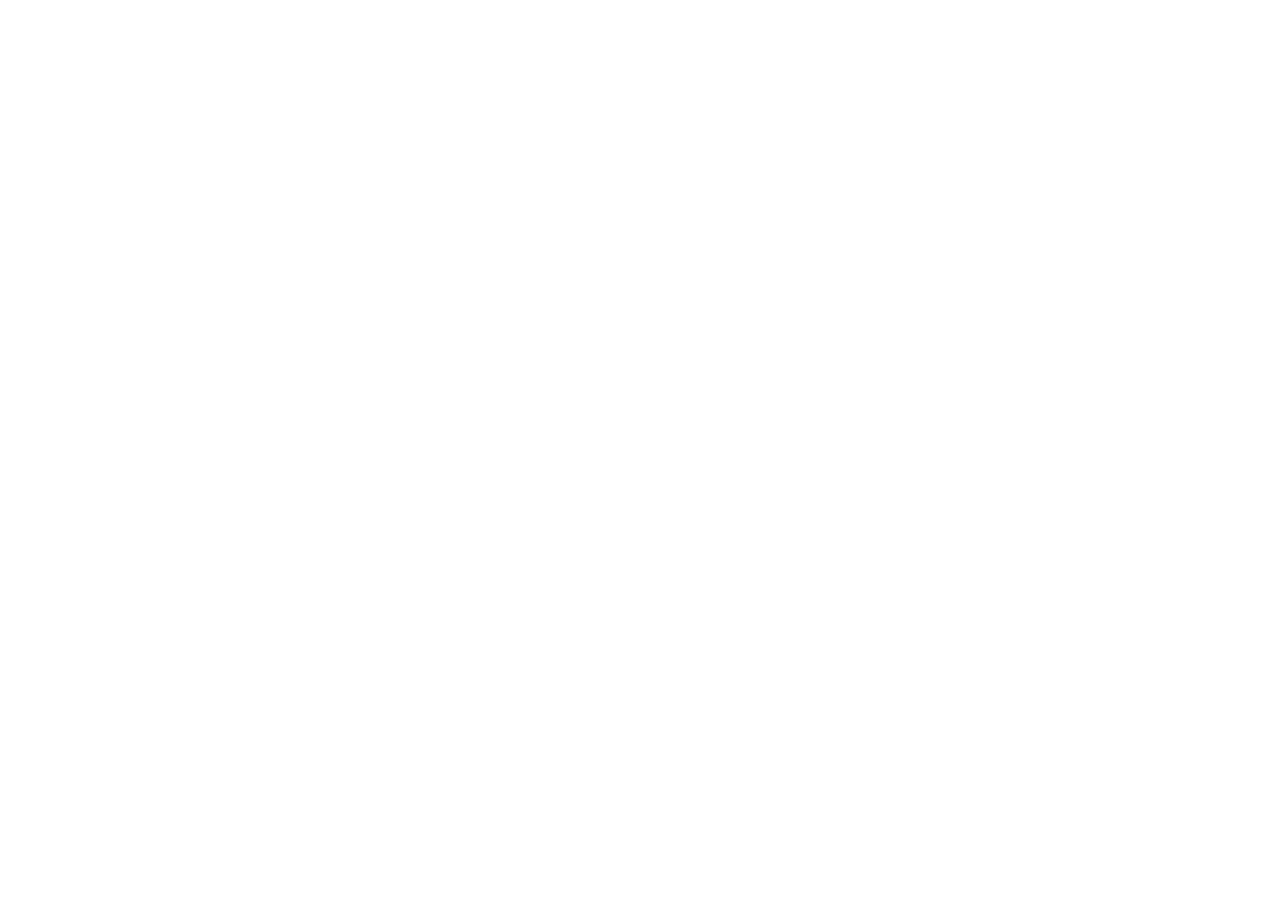
==== intro section with dropdown navigation/index.html @ f3309cb8 "Initialized the project" ====
<!DOCTYPE html>
<html lang="en">
<head>
    <meta charset="UTF-8">
    <meta http-equiv="X-UA-Compatible" content="IE=edge">
    <meta name="viewport" content="width=device-width, initial-scale=1.0">
    <link rel="preconnect" href="https://fonts.googleapis.com">
    <link rel="preconnect" href="https://fonts.gstatic.com" crossorigin>
    <link href="https://fonts.googleapis.com/css2?family=Epilogue:wght@500;700&display=swap" rel="stylesheet">
    <link rel="stylesheet" href="style.css">
    <title>intro section with dropdown navigation - Frontend Mentor</title>
</head>
<body>
    
</body>
</html>
---- intro section with dropdown navigation/style.css ----
:root {
    --ff-primary: 'Epilogue', sans-serif;
    --clr-100: hsl(0, 0%, 98%);
    --clr-500: hsl(0, 0%, 41%);
    --clr-900: hsl(0, 0%, 8%);
    --fs-regular: 1.125rem;
    --fs-nav: 1rem;
    --fs-heading: 3rem;
    --fw-regular: 500;
    --fw-bold: 700;
}

* {
    margin: 0;
    padding: 0;
    box-sizing: border-box;
    font-family: var(--ff-primary);
}

/* UTILITY CLASSES START*/

.fs-regular {
    font-size: var(--fs-regular);
}

.fs-nav {
    font-size: var(--fs-nav);
}

.fs-heading {
    font-size: var(--fs-heading);
}

.fw-regular {
    font-size: var(--fw-regular);
}

.fw-bold {
    font-size: var(--fw-bold);
}

.no-list-style {
    list-style: none;
}

.no-link-style {
    text-decoration: none;
}

.font-clr-100 {
    color: var(--clr-100);
}

.font-clr-500 {
    color: var(--clr-500);
}

.font-clr-900 {
    color: var(--clr-900);
}

.font-wt-bold {
    font-weight: var(--fw-bold);
}

.font-wt-regular {
    font-weight: var(--fw-regular);
}

/* UTILITY CLASSES END*/
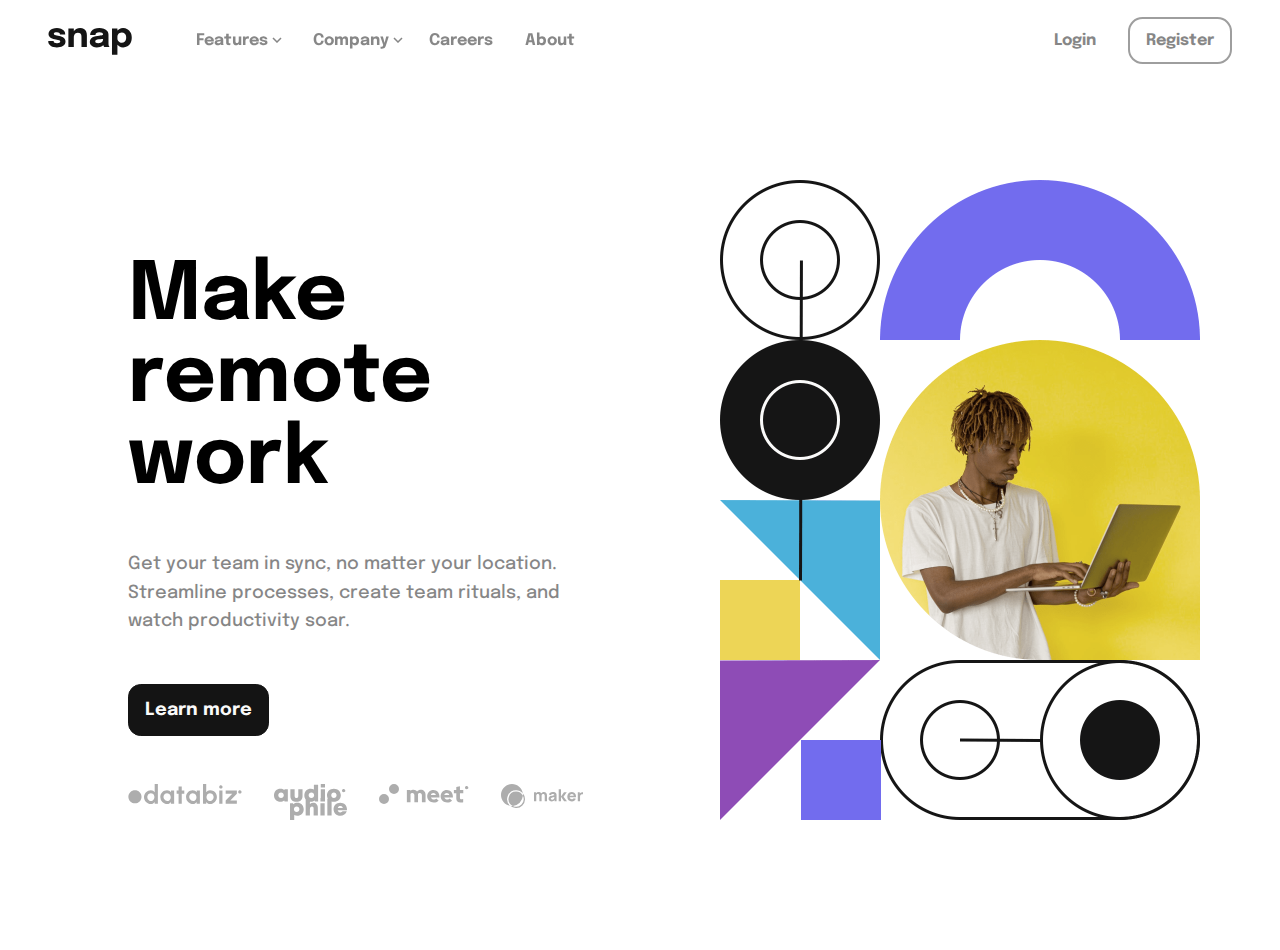
==== commit 1ce95dec: "Add files via upload" ====
--- a/intro section with dropdown navigation/index.html
+++ b/intro section with dropdown navigation/index.html
@@ -8,9 +8,64 @@
     <link rel="preconnect" href="https://fonts.gstatic.com" crossorigin>
     <link href="https://fonts.googleapis.com/css2?family=Epilogue:wght@500;700&display=swap" rel="stylesheet">
     <link rel="stylesheet" href="style.css">
-    <title>intro section with dropdown navigation - Frontend Mentor</title>
+    <script src="script.js" defer></script>
+    <title>Document</title>
 </head>
 <body>
-    
+    <header class="primary-header">
+        <div class="site-logo">
+            <img src="assets/logo.svg" alt="">
+        </div>
+        <nav class="primary-nav">
+            <ul class="nav-menu">
+                <li><a href="#" id="features">features <span><img src="assets/icon-arrow-down.svg" alt="" class="dropdown-arrow"></span> </a>
+                    <div class="dropdown-container dropdown-container1">
+                        <div class="icons">
+                            <a href="#"><img src="assets/icon-todo.svg" alt=""></a>
+                            <a href="#"><img src="assets/icon-calendar.svg" alt=""></a>
+                            <a href="#"><img src="assets/icon-reminders.svg" alt=""></a>
+                            <a href="#"><img src="assets/icon-planning.svg" alt=""></a>
+                        </div>
+                        <div >
+                            <ul class="dropdown-menu">
+                                <li><a href="#">todo list</a></li>
+                                <li><a href="#">calender</a></li>
+                                <li><a href="#">reminder</a></li>
+                                <li><a href="#">planning</a></li>
+                            </ul>
+                        </div>
+                    </div>
+                </li>
+                <li><a href="#" id="company">company <span><img src="assets/icon-arrow-down.svg" alt="" class="dropdown-arrow"></span></a>
+                <div class="dropdown-container dropdown-container2">
+                    <ul class="dropdown-menu">
+                        <li><a href="#">history</a></li>
+                        <li><a href="#">our team</a></li>
+                        <li><a href="#">blog</a></li>
+                    </ul>
+                </div>
+                </li>
+                <li><a href="#">careers</a></li>
+                <li><a href="#">about</a></li>
+                <li><a href="#">login</a></li>
+                <li><a href="#">register</a></li>
+            </ul>
+        </nav>
+        <button id="mobile-nav-toggle" onclick="mobileNavToggle()"></button>
+    </header>
+    <main>
+        <section class="left-section">
+            <h1>Make remote work</h1>
+            <p>Get your team in sync, no matter your location. Streamline processes, create team rituals, and watch productivity soar.</p>
+            <button>Learn more</button>
+            <section class="client-logos">
+                <a href="#"><img src="assets/client-databiz.svg" alt=""></a>
+                <a href="#"><img src="assets/client-audiophile.svg" alt=""></a>
+                <a href="#"><img src="assets/client-meet.svg" alt=""></a>
+                <a href="#"><img src="assets/client-maker.svg" alt=""></a>
+            </section>
+        </section>  
+        <section class="right-section"></section>
+    </main>
 </body>
 </html>--- a/intro section with dropdown navigation/style.css
+++ b/intro section with dropdown navigation/style.css
@@ -1,70 +1,352 @@
 :root {
     --ff-primary: 'Epilogue', sans-serif;
+    --fw-primary: 500;
+    --fw-header: 700;
+    --fs-primary: 1.125rem;
+
     --clr-100: hsl(0, 0%, 98%);
     --clr-500: hsl(0, 0%, 41%);
     --clr-900: hsl(0, 0%, 8%);
-    --fs-regular: 1.125rem;
-    --fs-nav: 1rem;
-    --fs-heading: 3rem;
-    --fw-regular: 500;
-    --fw-bold: 700;
-}
-
-* {
+}
+
+*,
+*::before,
+*::after {
     margin: 0;
     padding: 0;
     box-sizing: border-box;
+    font: inherit;
+}
+
+html,
+body {
+    scroll-behavior: smooth;
+    overflow: hidden;
+}
+
+body {
     font-family: var(--ff-primary);
 }
 
-/* UTILITY CLASSES START*/
-
-.fs-regular {
-    font-size: var(--fs-regular);
-}
-
-.fs-nav {
-    font-size: var(--fs-nav);
-}
-
-.fs-heading {
-    font-size: var(--fs-heading);
-}
-
-.fw-regular {
-    font-size: var(--fw-regular);
-}
-
-.fw-bold {
-    font-size: var(--fw-bold);
-}
-
-.no-list-style {
+.primary-header {
+    display: flex;
+    width: 100%;
+    padding-inline: 3rem;
+    margin-top: -8rem;
+    position: relative;
+    user-select: none;
+}
+
+.site-logo {
+    display: flex;
+    align-items: center;
+    margin-right: 4rem;
+}
+
+.primary-nav {
+    width: 100%;
+    padding-top: 10rem;
+}
+
+.primary-nav ul {
     list-style: none;
-}
-
-.no-link-style {
+    display: flex;
+}
+
+.primary-nav li {
+    position: relative;
+}
+
+.primary-nav span img{
+    transform: translateY(-2px) rotateX(0);
+    transition: transform 0.5s ease;
+}
+
+.primary-nav span img.active {
+    transform: translateY(-2px) rotateX(180deg);
+}
+
+.primary-nav a {
+    color: var(--clr-500);
+    font-family: inherit;
+    text-transform: capitalize;
+    font-weight: var(--fw-header);
+    opacity: 0.8;
     text-decoration: none;
 }
 
-.font-clr-100 {
+.nav-menu > li:nth-child(5) {
+    margin-left: auto;
+}
+
+.nav-menu > li:nth-child(2) {
+    margin-left: -3rem;
+}
+
+.nav-menu > li:nth-child(3) {
+    margin-left: -1.5rem;
+}
+
+.nav-menu > li:last-child a{
+    border: 2px solid hsl(0, 0%, 41%, 0.8);
+    padding: 0.8rem 1rem;
+    border-radius: 0.9rem;
+}
+
+.primary-nav a:hover {
+    opacity: 1;
+}
+
+.nav-menu {
+    display: flex;
+    gap: 2rem;
+}
+
+.dropdown-container {
+    opacity: 0;
+    pointer-events: none;
+    position: relative;
+    top: 1rem;
+    left: 0;
+    padding: 1rem;
+    transform: translateY(-2rem);
+    border-radius: 0.4rem;
+    box-shadow: 0 0 1rem 1rem rgba(0, 0, 0, 0.05);
+    transition: opacity 0.5s ease,transform 0.5s ease;
+}
+
+.dropdown-container.active {
+    display: flex;
+    opacity: 1;
+    pointer-events: auto;
+    transform: translateY(0rem);
+}
+
+.dropdown-container ul {
+    flex-direction: column;
+    gap: 1.2rem;
+    text-align: left;
+}
+
+.dropdown-container img {
+    margin-right: 0.5rem;
+}
+
+.dropdown-container1 {
+    display: flex;
+    left: -3rem;
+}
+
+.dropdown-container1 div {
+    display: flex;
+    flex-direction: column;
+    gap: 1rem;
+}
+
+#mobile-nav-toggle {
+    display: none;
+}
+
+main {
+    display: flex;
+    flex-direction: row;
+    margin-top: -10rem;
+    width: 100%;
+    height: 100vh;
+}
+
+.left-section {
+    width: 50%;
+    display: flex;
+    flex-direction: column;
+    justify-content: center;
+    gap: 3rem;
+    padding-left: min(10rem, 10vw);
+    padding-top: 5rem;
+}
+
+.left-section h1 {
+    font-size: 5rem;
+    font-weight: var(--fw-header);
+    max-width: 11ch;
+}
+
+.left-section p {
+    color: var(--clr-500);
+    opacity: 0.8;
+    font-size: var(--fs-primary);
+    font-weight: var(--fw-primary);
+    line-height: 1.8rem;
+    max-width: 45ch;
+}
+
+.left-section button {
+    background-color: var(--clr-900);
     color: var(--clr-100);
-}
-
-.font-clr-500 {
-    color: var(--clr-500);
-}
-
-.font-clr-900 {
+    font-size: var(--fs-primary);
+    font-weight: var(--fw-header);
+    border: 1px solid var(--clr-900);
+    border-radius: 0.8rem;
+    padding: 1rem;
+    width: fit-content;
+    cursor: pointer;
+}
+
+.left-section button:hover {
+    background-color: var(--clr-100);
     color: var(--clr-900);
 }
 
-.font-wt-bold {
-    font-weight: var(--fw-bold);
-}
-
-.font-wt-regular {
-    font-weight: var(--fw-regular);
-}
-
-/* UTILITY CLASSES END*/+.client-logos {
+    display: flex;
+    flex-direction: row;
+    flex-wrap: wrap;
+    gap: 2rem;
+}
+
+.right-section {
+    width: 50%;
+    background-image: url(assets/image-hero-desktop.png);
+    background-repeat: no-repeat;
+    background-size: 30rem;
+    background-position: center;
+}
+
+@media (max-width: 841px) {
+    html,
+    body {
+        overflow: auto;
+    }
+    .primary-header {
+        margin-top: 0;
+        padding-block: 1rem;
+        padding-inline: 1rem;
+    }
+    .primary-nav {
+        position: absolute;
+        right: 0;
+        top: 0;
+        z-index: 100;
+        display: flex;
+        flex-direction: column;
+        background-color: var(--clr-100);
+        width: 60%;
+        height: 100vh;
+        padding-top: 8rem;
+        padding-inline: 2rem;
+        opacity: 0;
+        pointer-events: none;
+        transition: box-shadow 0.2s ease, opacity 0.2s ease-in;
+    }
+
+    .primary-nav.active {
+        opacity: 1;
+        pointer-events: auto;
+        box-shadow: 0 0 1rem 1000rem rgba(0, 0, 0, 0.8);
+    }
+
+    .nav-menu {
+        flex-direction: column;
+    }
+
+    .nav-menu > li:nth-child(5) {
+        margin-left: 0;
+    }
+
+    .nav-menu > li:nth-child(2) {
+        margin-left: 0;
+    }
+    
+    .nav-menu > li:nth-child(3) {
+        margin-left: 0;
+    }
+
+    .nav-menu > li:nth-child(5) {
+        margin-inline: auto;
+    }
+    
+    .nav-menu > li:nth-child(6) {
+        margin-inline: auto;
+    }
+
+    .nav-menu > li:last-child a {
+        padding: 0.5rem 3rem;
+        border-radius: 0.6rem;
+    }
+
+    .dropdown-container {
+        display: none;
+        box-shadow: 0 0 1rem 1rem transparent;
+    }
+
+    .dropdown-container1 {
+        left: 0;
+    }
+
+    #mobile-nav-toggle {
+        display: inline-block;
+        position: absolute;
+        top: 1rem;
+        right: 1rem;
+        width: 1.5rem;
+        aspect-ratio: 1;
+        background-color: transparent;
+        background-image: url(assets/icon-menu.svg);
+        background-repeat: no-repeat;
+        background-position: center;
+        background-size: contain;
+        border: none;
+        cursor: pointer;
+        z-index: 9999;
+    }
+
+    #mobile-nav-toggle.active {
+        background-image: url(assets/icon-close-menu.svg);
+        background-repeat: no-repeat;
+        background-position: center;
+        background-size: contain;
+    }
+
+    main {
+        flex-direction: column-reverse;
+        margin-top: 0;
+    }
+
+    .left-section {
+        gap: 2rem;
+        width: 100%;
+        padding-left: 0;
+        padding-top: 0rem;
+        align-items: center;
+        text-align: center;
+    }
+
+    .left-section h1 {
+        font-size: 2rem;
+        max-width: 100%;
+    }
+
+    .left-section p {
+        max-width: 100%;
+        padding-inline: 1rem;
+    }
+
+    .right-section {
+        margin-top: 0rem;
+        width: 100%;
+        height: 20rem;
+        background-image: url(assets/image-hero-mobile.png);
+        background-repeat: no-repeat;
+        background-size: contain;
+        background-position: center;
+    }
+
+    .client-logos {
+        gap: 1rem;
+        flex-wrap: nowrap;
+    }
+
+    .client-logos img {
+        width: 80%;
+    }
+}